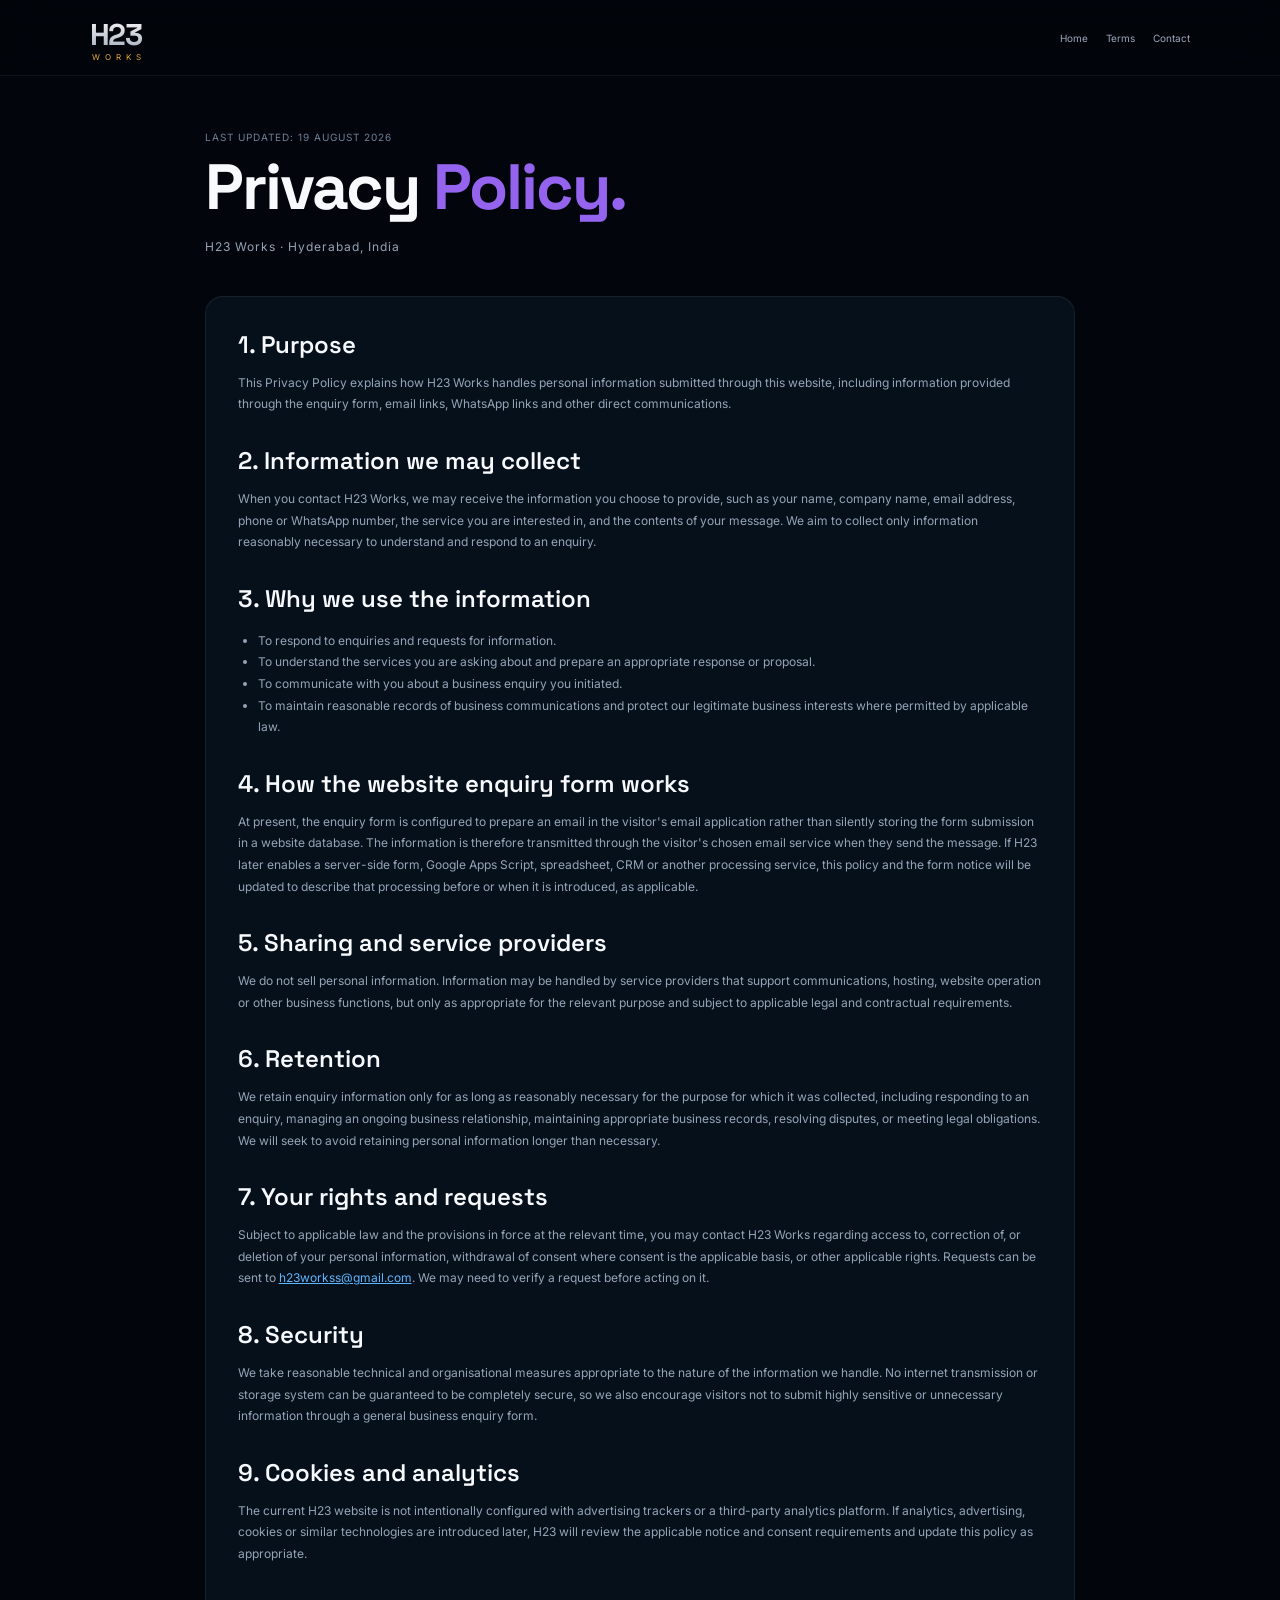
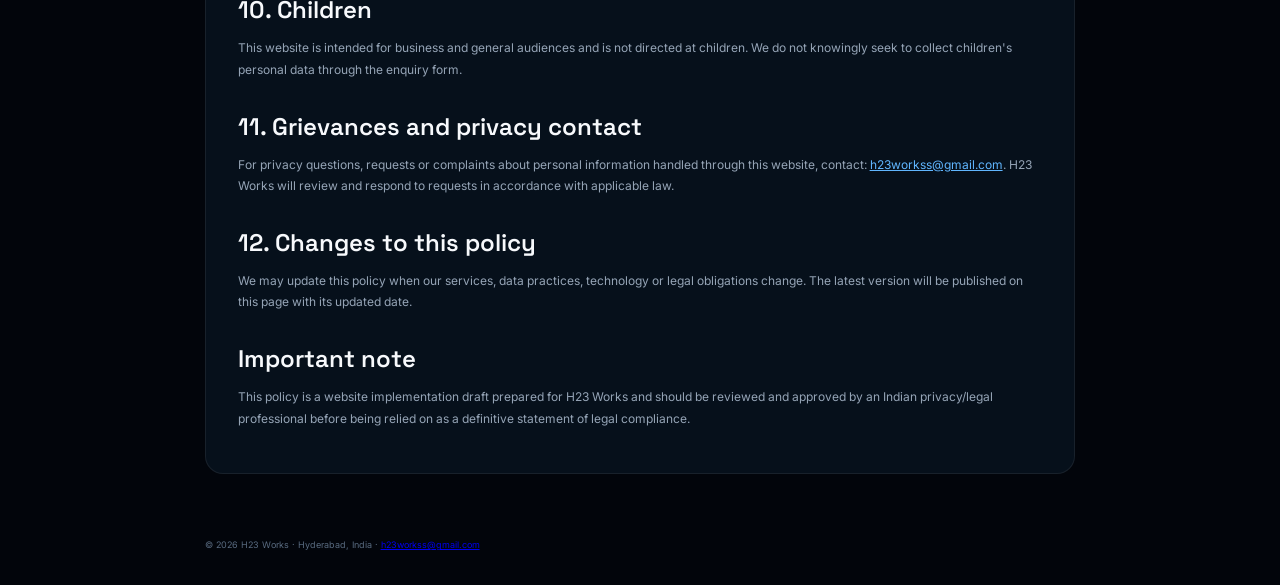
==== privacy.html @ d6c57145 "Add H23 V4 CMS and privacy pages" ====
<!doctype html><html lang="en"><head><meta charset="utf-8"><meta name="viewport" content="width=device-width,initial-scale=1"><meta name="description" content="H23 Works Privacy Policy — how H23 Works handles personal information submitted through its website."><title>Privacy Policy | H23 Works</title><link rel="preconnect" href="https://fonts.googleapis.com"><link rel="preconnect" href="https://fonts.gstatic.com" crossorigin><link href="https://fonts.googleapis.com/css2?family=Inter:wght@400;500;600;700;800&family=Space+Grotesk:wght@500;600;700&display=swap" rel="stylesheet"><style>*{box-sizing:border-box}html{scroll-behavior:smooth}body{margin:0;background:#02050b;color:#f7f9fc;font-family:Inter,Arial,sans-serif}.legalNav{position:fixed;top:0;left:0;right:0;height:76px;z-index:70;padding:0 7%;background:#02050bcc;border-bottom:1px solid #ffffff10;backdrop-filter:blur(18px);display:flex;align-items:center;justify-content:space-between}.logo{display:grid;line-height:.8;text-decoration:none;color:#fff}.logo strong{font:800 30px "Space Grotesk";letter-spacing:-1.5px;background:linear-gradient(#fff,#9da8b7);-webkit-background-clip:text;color:transparent}.logo span{font-size:8px;letter-spacing:5px;color:#e6a637;margin-left:2px}.links{display:flex;gap:18px;font-size:10px}.links a{color:#9aa9bb;text-decoration:none}.links a:hover{color:#fff}.legalPage{min-height:100vh;padding:125px 7% 65px;max-width:1050px;margin:auto}.legalPage h1{font:700 clamp(42px,5vw,68px)/1.02 "Space Grotesk";letter-spacing:-2px;margin:10px 0 16px}.legalPage h1 em{font-style:normal;color:#9564ee}.updated{font-size:10px;color:#708197;letter-spacing:1px}.legalCard{margin-top:38px;border:1px solid #ffffff12;border-radius:18px;background:#06101b;padding:32px}.legalPage h2{font:600 24px "Space Grotesk";margin:30px 0 10px}.legalPage h2:first-child{margin-top:0}.legalPage p,.legalPage li{font-size:12px;line-height:1.8;color:#95a4b6}.legalPage ul{padding-left:20px}.legalPage a{color:#60b6ff}.legalFoot{max-width:1050px;margin:auto;padding:0 7% 35px;color:#596b80;font-size:9px}@media(max-width:700px){.links{gap:9px}.legalNav{padding:0 5%}.legalPage{padding-left:5%;padding-right:5%}.legalCard{padding:24px}}</style></head><body><nav class="legalNav"><a class="logo" href="index.html"><strong>H23</strong><span>WORKS</span></a><div class="links"><a href="index.html">Home</a><a href="terms.html">Terms</a><a href="index.html#contact">Contact</a></div></nav><main class="legalPage"><small class="updated">LAST UPDATED: 19 AUGUST 2026</small><h1>Privacy <em>Policy.</em></h1><p class="updated">H23 Works · Hyderabad, India</p><div class="legalCard"><h2>1. Purpose</h2><p>This Privacy Policy explains how H23 Works handles personal information submitted through this website, including information provided through the enquiry form, email links, WhatsApp links and other direct communications.</p><h2>2. Information we may collect</h2><p>When you contact H23 Works, we may receive the information you choose to provide, such as your name, company name, email address, phone or WhatsApp number, the service you are interested in, and the contents of your message. We aim to collect only information reasonably necessary to understand and respond to an enquiry.</p><h2>3. Why we use the information</h2><ul><li>To respond to enquiries and requests for information.</li><li>To understand the services you are asking about and prepare an appropriate response or proposal.</li><li>To communicate with you about a business enquiry you initiated.</li><li>To maintain reasonable records of business communications and protect our legitimate business interests where permitted by applicable law.</li></ul><h2>4. How the website enquiry form works</h2><p>At present, the enquiry form is configured to prepare an email in the visitor's email application rather than silently storing the form submission in a website database. The information is therefore transmitted through the visitor's chosen email service when they send the message. If H23 later enables a server-side form, Google Apps Script, spreadsheet, CRM or another processing service, this policy and the form notice will be updated to describe that processing before or when it is introduced, as applicable.</p><h2>5. Sharing and service providers</h2><p>We do not sell personal information. Information may be handled by service providers that support communications, hosting, website operation or other business functions, but only as appropriate for the relevant purpose and subject to applicable legal and contractual requirements.</p><h2>6. Retention</h2><p>We retain enquiry information only for as long as reasonably necessary for the purpose for which it was collected, including responding to an enquiry, managing an ongoing business relationship, maintaining appropriate business records, resolving disputes, or meeting legal obligations. We will seek to avoid retaining personal information longer than necessary.</p><h2>7. Your rights and requests</h2><p>Subject to applicable law and the provisions in force at the relevant time, you may contact H23 Works regarding access to, correction of, or deletion of your personal information, withdrawal of consent where consent is the applicable basis, or other applicable rights. Requests can be sent to <a href="mailto:h23workss@gmail.com">h23workss@gmail.com</a>. We may need to verify a request before acting on it.</p><h2>8. Security</h2><p>We take reasonable technical and organisational measures appropriate to the nature of the information we handle. No internet transmission or storage system can be guaranteed to be completely secure, so we also encourage visitors not to submit highly sensitive or unnecessary information through a general business enquiry form.</p><h2>9. Cookies and analytics</h2><p>The current H23 website is not intentionally configured with advertising trackers or a third-party analytics platform. If analytics, advertising, cookies or similar technologies are introduced later, H23 will review the applicable notice and consent requirements and update this policy as appropriate.</p><h2>10. Children</h2><p>This website is intended for business and general audiences and is not directed at children. We do not knowingly seek to collect children's personal data through the enquiry form.</p><h2>11. Grievances and privacy contact</h2><p>For privacy questions, requests or complaints about personal information handled through this website, contact: <a href="mailto:h23workss@gmail.com">h23workss@gmail.com</a>. H23 Works will review and respond to requests in accordance with applicable law.</p><h2>12. Changes to this policy</h2><p>We may update this policy when our services, data practices, technology or legal obligations change. The latest version will be published on this page with its updated date.</p><h2>Important note</h2><p>This policy is a website implementation draft prepared for H23 Works and should be reviewed and approved by an Indian privacy/legal professional before being relied on as a definitive statement of legal compliance.</p></div></main><div class="legalFoot">© 2026 H23 Works · Hyderabad, India · <a href="mailto:h23workss@gmail.com">h23workss@gmail.com</a></div></body></html>
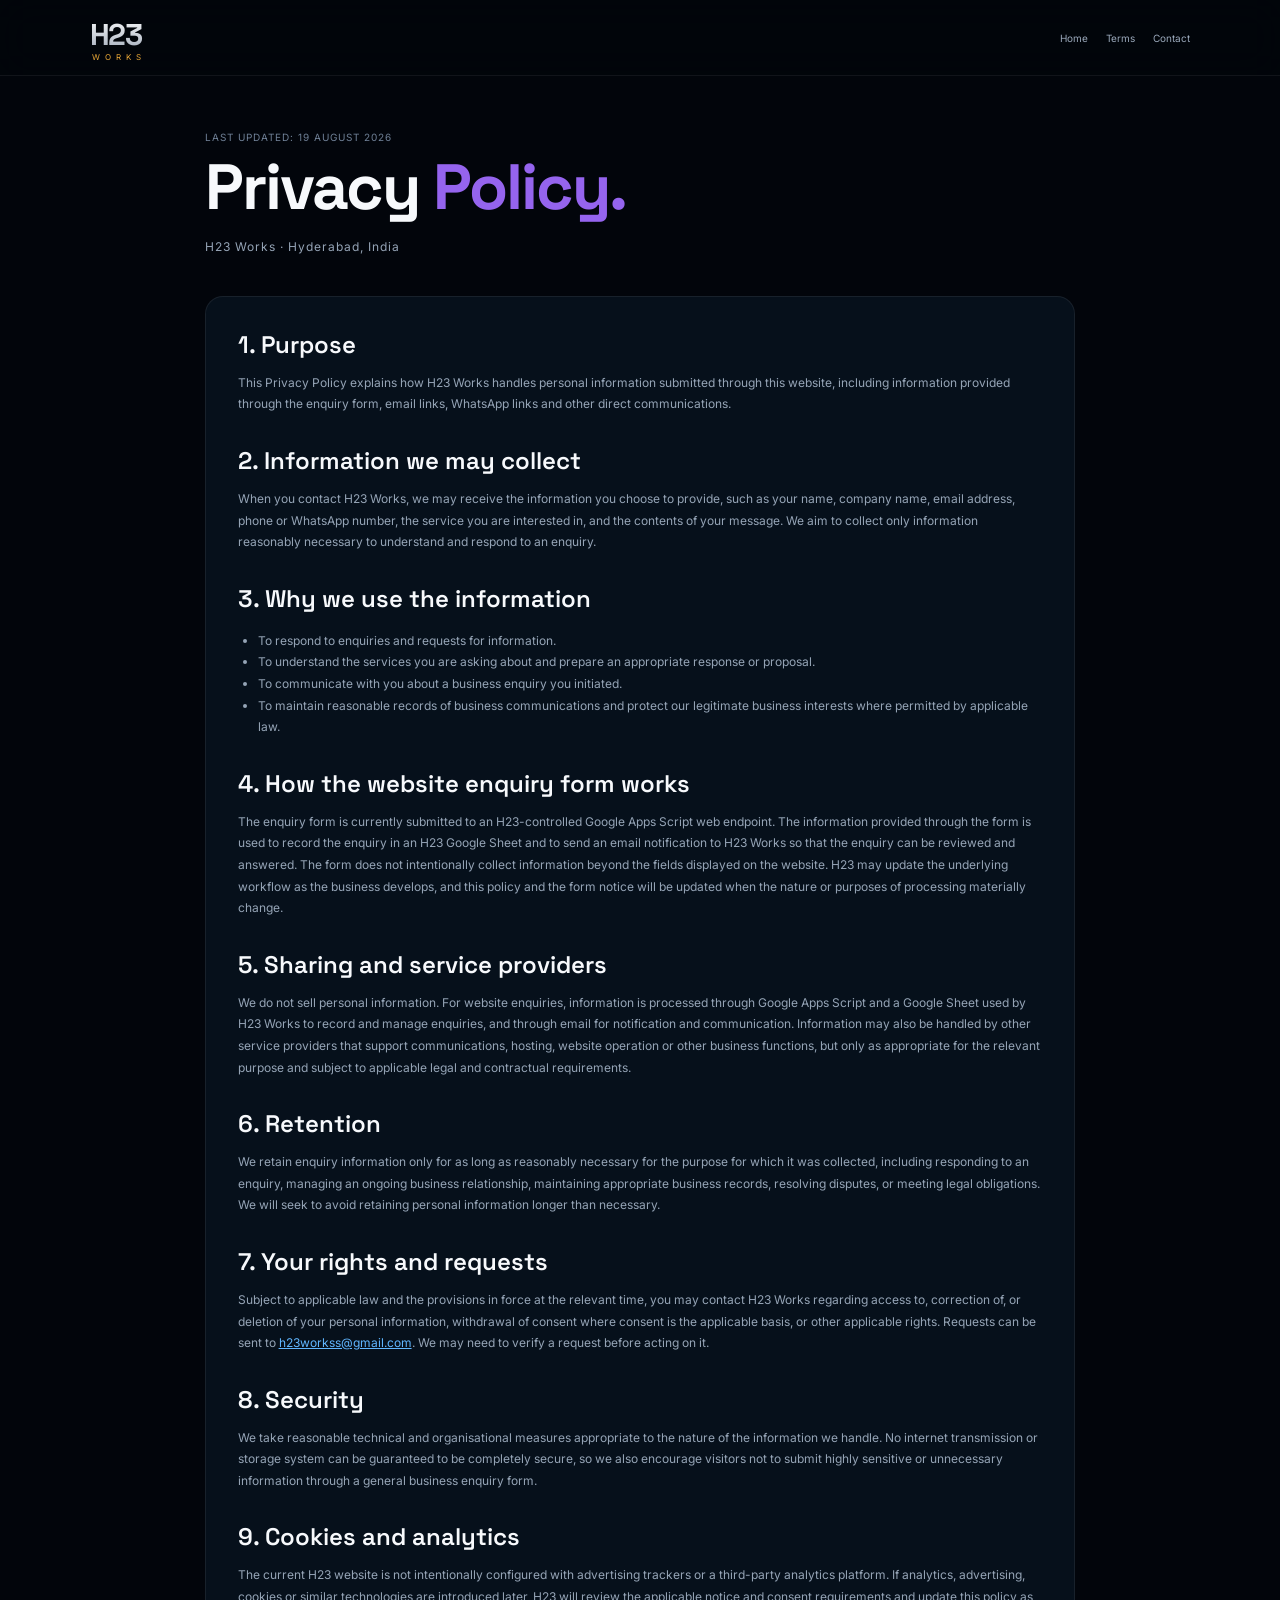
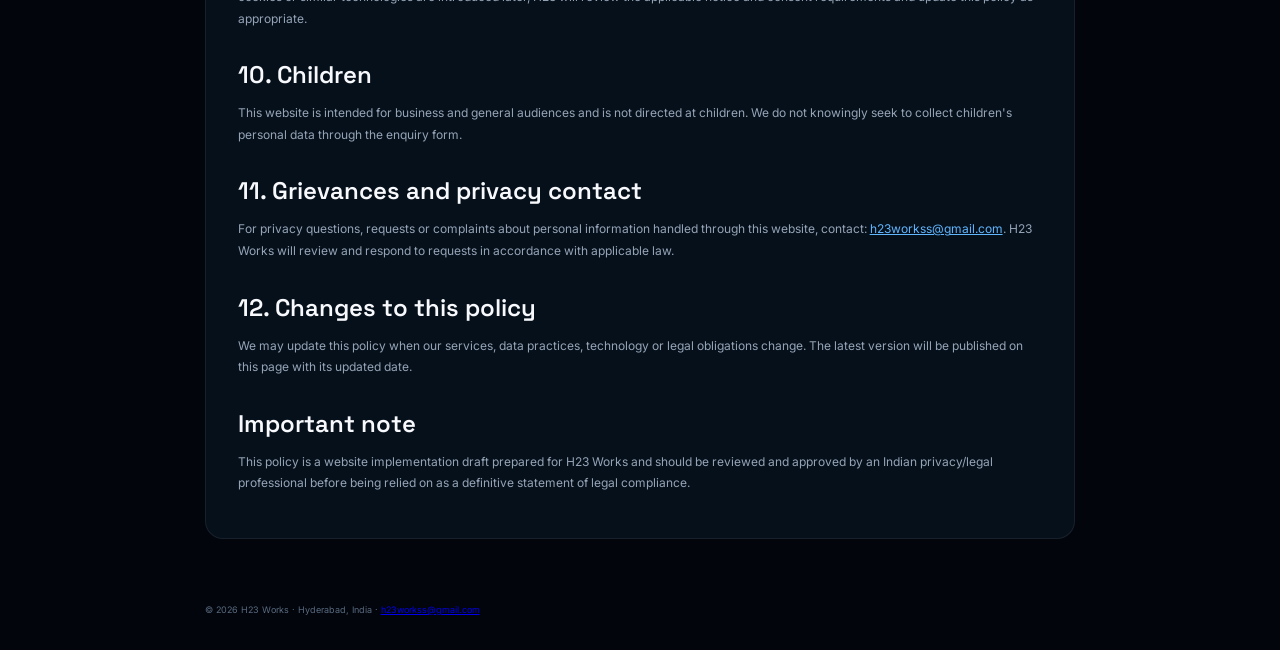
==== commit 4285c03e: "Connect H23 enquiry form to Apps Script" ====
--- a/privacy.html
+++ b/privacy.html
@@ -1 +1 @@
-<!doctype html><html lang="en"><head><meta charset="utf-8"><meta name="viewport" content="width=device-width,initial-scale=1"><meta name="description" content="H23 Works Privacy Policy — how H23 Works handles personal information submitted through its website."><title>Privacy Policy | H23 Works</title><link rel="preconnect" href="https://fonts.googleapis.com"><link rel="preconnect" href="https://fonts.gstatic.com" crossorigin><link href="https://fonts.googleapis.com/css2?family=Inter:wght@400;500;600;700;800&family=Space+Grotesk:wght@500;600;700&display=swap" rel="stylesheet"><style>*{box-sizing:border-box}html{scroll-behavior:smooth}body{margin:0;background:#02050b;color:#f7f9fc;font-family:Inter,Arial,sans-serif}.legalNav{position:fixed;top:0;left:0;right:0;height:76px;z-index:70;padding:0 7%;background:#02050bcc;border-bottom:1px solid #ffffff10;backdrop-filter:blur(18px);display:flex;align-items:center;justify-content:space-between}.logo{display:grid;line-height:.8;text-decoration:none;color:#fff}.logo strong{font:800 30px "Space Grotesk";letter-spacing:-1.5px;background:linear-gradient(#fff,#9da8b7);-webkit-background-clip:text;color:transparent}.logo span{font-size:8px;letter-spacing:5px;color:#e6a637;margin-left:2px}.links{display:flex;gap:18px;font-size:10px}.links a{color:#9aa9bb;text-decoration:none}.links a:hover{color:#fff}.legalPage{min-height:100vh;padding:125px 7% 65px;max-width:1050px;margin:auto}.legalPage h1{font:700 clamp(42px,5vw,68px)/1.02 "Space Grotesk";letter-spacing:-2px;margin:10px 0 16px}.legalPage h1 em{font-style:normal;color:#9564ee}.updated{font-size:10px;color:#708197;letter-spacing:1px}.legalCard{margin-top:38px;border:1px solid #ffffff12;border-radius:18px;background:#06101b;padding:32px}.legalPage h2{font:600 24px "Space Grotesk";margin:30px 0 10px}.legalPage h2:first-child{margin-top:0}.legalPage p,.legalPage li{font-size:12px;line-height:1.8;color:#95a4b6}.legalPage ul{padding-left:20px}.legalPage a{color:#60b6ff}.legalFoot{max-width:1050px;margin:auto;padding:0 7% 35px;color:#596b80;font-size:9px}@media(max-width:700px){.links{gap:9px}.legalNav{padding:0 5%}.legalPage{padding-left:5%;padding-right:5%}.legalCard{padding:24px}}</style></head><body><nav class="legalNav"><a class="logo" href="index.html"><strong>H23</strong><span>WORKS</span></a><div class="links"><a href="index.html">Home</a><a href="terms.html">Terms</a><a href="index.html#contact">Contact</a></div></nav><main class="legalPage"><small class="updated">LAST UPDATED: 19 AUGUST 2026</small><h1>Privacy <em>Policy.</em></h1><p class="updated">H23 Works · Hyderabad, India</p><div class="legalCard"><h2>1. Purpose</h2><p>This Privacy Policy explains how H23 Works handles personal information submitted through this website, including information provided through the enquiry form, email links, WhatsApp links and other direct communications.</p><h2>2. Information we may collect</h2><p>When you contact H23 Works, we may receive the information you choose to provide, such as your name, company name, email address, phone or WhatsApp number, the service you are interested in, and the contents of your message. We aim to collect only information reasonably necessary to understand and respond to an enquiry.</p><h2>3. Why we use the information</h2><ul><li>To respond to enquiries and requests for information.</li><li>To understand the services you are asking about and prepare an appropriate response or proposal.</li><li>To communicate with you about a business enquiry you initiated.</li><li>To maintain reasonable records of business communications and protect our legitimate business interests where permitted by applicable law.</li></ul><h2>4. How the website enquiry form works</h2><p>At present, the enquiry form is configured to prepare an email in the visitor's email application rather than silently storing the form submission in a website database. The information is therefore transmitted through the visitor's chosen email service when they send the message. If H23 later enables a server-side form, Google Apps Script, spreadsheet, CRM or another processing service, this policy and the form notice will be updated to describe that processing before or when it is introduced, as applicable.</p><h2>5. Sharing and service providers</h2><p>We do not sell personal information. Information may be handled by service providers that support communications, hosting, website operation or other business functions, but only as appropriate for the relevant purpose and subject to applicable legal and contractual requirements.</p><h2>6. Retention</h2><p>We retain enquiry information only for as long as reasonably necessary for the purpose for which it was collected, including responding to an enquiry, managing an ongoing business relationship, maintaining appropriate business records, resolving disputes, or meeting legal obligations. We will seek to avoid retaining personal information longer than necessary.</p><h2>7. Your rights and requests</h2><p>Subject to applicable law and the provisions in force at the relevant time, you may contact H23 Works regarding access to, correction of, or deletion of your personal information, withdrawal of consent where consent is the applicable basis, or other applicable rights. Requests can be sent to <a href="mailto:h23workss@gmail.com">h23workss@gmail.com</a>. We may need to verify a request before acting on it.</p><h2>8. Security</h2><p>We take reasonable technical and organisational measures appropriate to the nature of the information we handle. No internet transmission or storage system can be guaranteed to be completely secure, so we also encourage visitors not to submit highly sensitive or unnecessary information through a general business enquiry form.</p><h2>9. Cookies and analytics</h2><p>The current H23 website is not intentionally configured with advertising trackers or a third-party analytics platform. If analytics, advertising, cookies or similar technologies are introduced later, H23 will review the applicable notice and consent requirements and update this policy as appropriate.</p><h2>10. Children</h2><p>This website is intended for business and general audiences and is not directed at children. We do not knowingly seek to collect children's personal data through the enquiry form.</p><h2>11. Grievances and privacy contact</h2><p>For privacy questions, requests or complaints about personal information handled through this website, contact: <a href="mailto:h23workss@gmail.com">h23workss@gmail.com</a>. H23 Works will review and respond to requests in accordance with applicable law.</p><h2>12. Changes to this policy</h2><p>We may update this policy when our services, data practices, technology or legal obligations change. The latest version will be published on this page with its updated date.</p><h2>Important note</h2><p>This policy is a website implementation draft prepared for H23 Works and should be reviewed and approved by an Indian privacy/legal professional before being relied on as a definitive statement of legal compliance.</p></div></main><div class="legalFoot">© 2026 H23 Works · Hyderabad, India · <a href="mailto:h23workss@gmail.com">h23workss@gmail.com</a></div></body></html>+<!doctype html><html lang="en"><head><meta charset="utf-8"><meta name="viewport" content="width=device-width,initial-scale=1"><meta name="description" content="H23 Works Privacy Policy — how H23 Works handles personal information submitted through its website."><title>Privacy Policy | H23 Works</title><link rel="preconnect" href="https://fonts.googleapis.com"><link rel="preconnect" href="https://fonts.gstatic.com" crossorigin><link href="https://fonts.googleapis.com/css2?family=Inter:wght@400;500;600;700;800&family=Space+Grotesk:wght@500;600;700&display=swap" rel="stylesheet"><style>*{box-sizing:border-box}html{scroll-behavior:smooth}body{margin:0;background:#02050b;color:#f7f9fc;font-family:Inter,Arial,sans-serif}.legalNav{position:fixed;top:0;left:0;right:0;height:76px;z-index:70;padding:0 7%;background:#02050bcc;border-bottom:1px solid #ffffff10;backdrop-filter:blur(18px);display:flex;align-items:center;justify-content:space-between}.logo{display:grid;line-height:.8;text-decoration:none;color:#fff}.logo strong{font:800 30px "Space Grotesk";letter-spacing:-1.5px;background:linear-gradient(#fff,#9da8b7);-webkit-background-clip:text;color:transparent}.logo span{font-size:8px;letter-spacing:5px;color:#e6a637;margin-left:2px}.links{display:flex;gap:18px;font-size:10px}.links a{color:#9aa9bb;text-decoration:none}.links a:hover{color:#fff}.legalPage{min-height:100vh;padding:125px 7% 65px;max-width:1050px;margin:auto}.legalPage h1{font:700 clamp(42px,5vw,68px)/1.02 "Space Grotesk";letter-spacing:-2px;margin:10px 0 16px}.legalPage h1 em{font-style:normal;color:#9564ee}.updated{font-size:10px;color:#708197;letter-spacing:1px}.legalCard{margin-top:38px;border:1px solid #ffffff12;border-radius:18px;background:#06101b;padding:32px}.legalPage h2{font:600 24px "Space Grotesk";margin:30px 0 10px}.legalPage h2:first-child{margin-top:0}.legalPage p,.legalPage li{font-size:12px;line-height:1.8;color:#95a4b6}.legalPage ul{padding-left:20px}.legalPage a{color:#60b6ff}.legalFoot{max-width:1050px;margin:auto;padding:0 7% 35px;color:#596b80;font-size:9px}@media(max-width:700px){.links{gap:9px}.legalNav{padding:0 5%}.legalPage{padding-left:5%;padding-right:5%}.legalCard{padding:24px}}</style></head><body><nav class="legalNav"><a class="logo" href="index.html"><strong>H23</strong><span>WORKS</span></a><div class="links"><a href="index.html">Home</a><a href="terms.html">Terms</a><a href="index.html#contact">Contact</a></div></nav><main class="legalPage"><small class="updated">LAST UPDATED: 19 AUGUST 2026</small><h1>Privacy <em>Policy.</em></h1><p class="updated">H23 Works · Hyderabad, India</p><div class="legalCard"><h2>1. Purpose</h2><p>This Privacy Policy explains how H23 Works handles personal information submitted through this website, including information provided through the enquiry form, email links, WhatsApp links and other direct communications.</p><h2>2. Information we may collect</h2><p>When you contact H23 Works, we may receive the information you choose to provide, such as your name, company name, email address, phone or WhatsApp number, the service you are interested in, and the contents of your message. We aim to collect only information reasonably necessary to understand and respond to an enquiry.</p><h2>3. Why we use the information</h2><ul><li>To respond to enquiries and requests for information.</li><li>To understand the services you are asking about and prepare an appropriate response or proposal.</li><li>To communicate with you about a business enquiry you initiated.</li><li>To maintain reasonable records of business communications and protect our legitimate business interests where permitted by applicable law.</li></ul><h2>4. How the website enquiry form works</h2><p>The enquiry form is currently submitted to an H23-controlled Google Apps Script web endpoint. The information provided through the form is used to record the enquiry in an H23 Google Sheet and to send an email notification to H23 Works so that the enquiry can be reviewed and answered. The form does not intentionally collect information beyond the fields displayed on the website. H23 may update the underlying workflow as the business develops, and this policy and the form notice will be updated when the nature or purposes of processing materially change.</p><h2>5. Sharing and service providers</h2><p>We do not sell personal information. For website enquiries, information is processed through Google Apps Script and a Google Sheet used by H23 Works to record and manage enquiries, and through email for notification and communication. Information may also be handled by other service providers that support communications, hosting, website operation or other business functions, but only as appropriate for the relevant purpose and subject to applicable legal and contractual requirements.</p><h2>6. Retention</h2><p>We retain enquiry information only for as long as reasonably necessary for the purpose for which it was collected, including responding to an enquiry, managing an ongoing business relationship, maintaining appropriate business records, resolving disputes, or meeting legal obligations. We will seek to avoid retaining personal information longer than necessary.</p><h2>7. Your rights and requests</h2><p>Subject to applicable law and the provisions in force at the relevant time, you may contact H23 Works regarding access to, correction of, or deletion of your personal information, withdrawal of consent where consent is the applicable basis, or other applicable rights. Requests can be sent to <a href="mailto:h23workss@gmail.com">h23workss@gmail.com</a>. We may need to verify a request before acting on it.</p><h2>8. Security</h2><p>We take reasonable technical and organisational measures appropriate to the nature of the information we handle. No internet transmission or storage system can be guaranteed to be completely secure, so we also encourage visitors not to submit highly sensitive or unnecessary information through a general business enquiry form.</p><h2>9. Cookies and analytics</h2><p>The current H23 website is not intentionally configured with advertising trackers or a third-party analytics platform. If analytics, advertising, cookies or similar technologies are introduced later, H23 will review the applicable notice and consent requirements and update this policy as appropriate.</p><h2>10. Children</h2><p>This website is intended for business and general audiences and is not directed at children. We do not knowingly seek to collect children's personal data through the enquiry form.</p><h2>11. Grievances and privacy contact</h2><p>For privacy questions, requests or complaints about personal information handled through this website, contact: <a href="mailto:h23workss@gmail.com">h23workss@gmail.com</a>. H23 Works will review and respond to requests in accordance with applicable law.</p><h2>12. Changes to this policy</h2><p>We may update this policy when our services, data practices, technology or legal obligations change. The latest version will be published on this page with its updated date.</p><h2>Important note</h2><p>This policy is a website implementation draft prepared for H23 Works and should be reviewed and approved by an Indian privacy/legal professional before being relied on as a definitive statement of legal compliance.</p></div></main><div class="legalFoot">© 2026 H23 Works · Hyderabad, India · <a href="mailto:h23workss@gmail.com">h23workss@gmail.com</a></div></body></html>
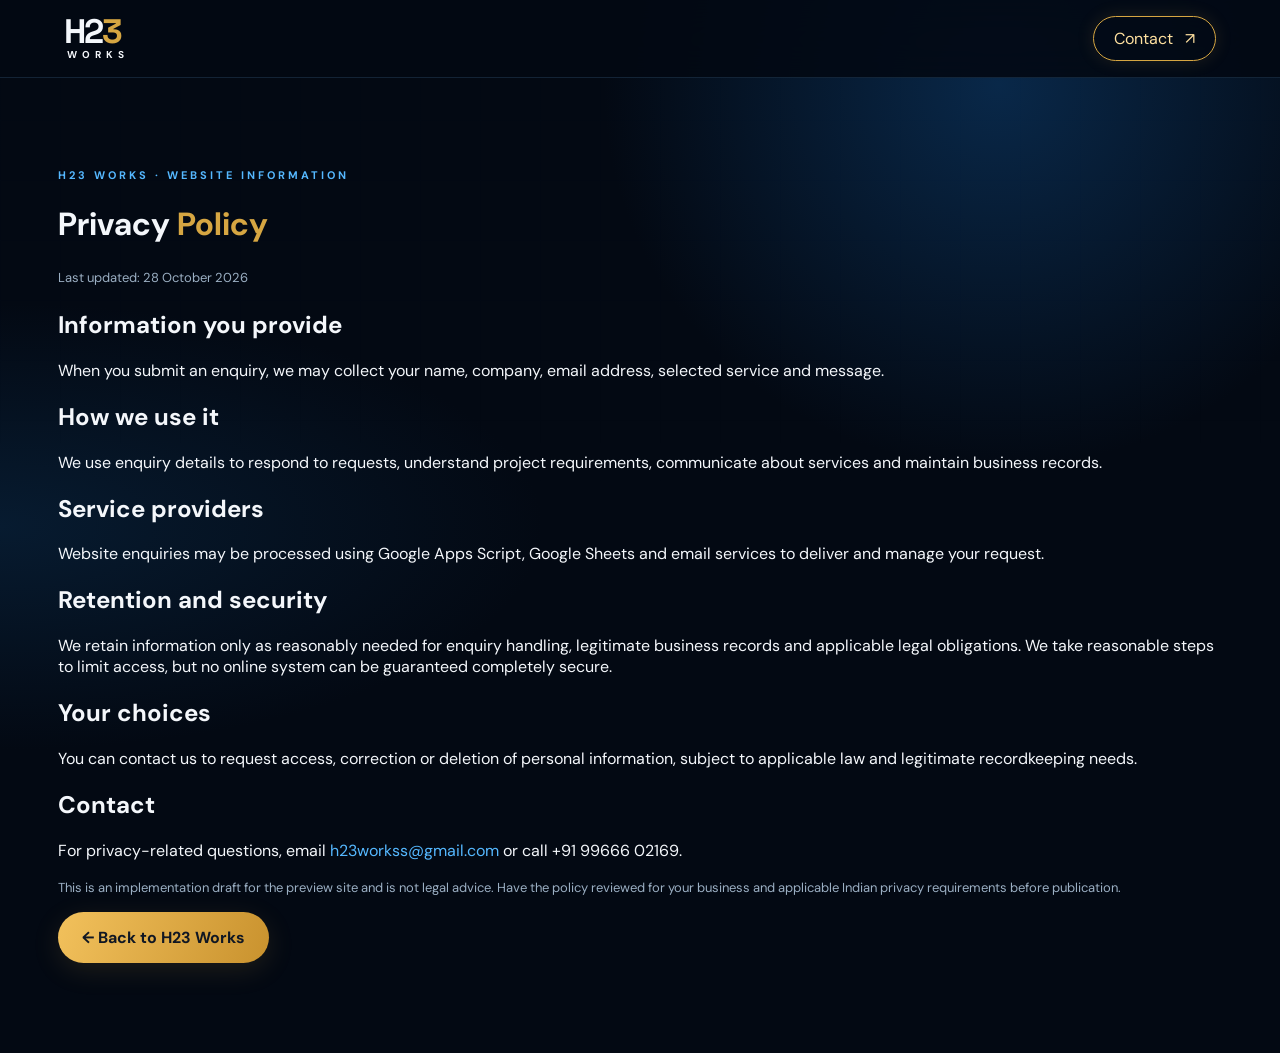
==== commit 95cc7f82: "Update H23 Works website to V7.9 design" ====
--- a/privacy.html
+++ b/privacy.html
@@ -1 +1 @@
-<!doctype html><html lang="en"><head><meta charset="utf-8"><meta name="viewport" content="width=device-width,initial-scale=1"><meta name="description" content="H23 Works Privacy Policy — how H23 Works handles personal information submitted through its website."><title>Privacy Policy | H23 Works</title><link rel="preconnect" href="https://fonts.googleapis.com"><link rel="preconnect" href="https://fonts.gstatic.com" crossorigin><link href="https://fonts.googleapis.com/css2?family=Inter:wght@400;500;600;700;800&family=Space+Grotesk:wght@500;600;700&display=swap" rel="stylesheet"><style>*{box-sizing:border-box}html{scroll-behavior:smooth}body{margin:0;background:#02050b;color:#f7f9fc;font-family:Inter,Arial,sans-serif}.legalNav{position:fixed;top:0;left:0;right:0;height:76px;z-index:70;padding:0 7%;background:#02050bcc;border-bottom:1px solid #ffffff10;backdrop-filter:blur(18px);display:flex;align-items:center;justify-content:space-between}.logo{display:grid;line-height:.8;text-decoration:none;color:#fff}.logo strong{font:800 30px "Space Grotesk";letter-spacing:-1.5px;background:linear-gradient(#fff,#9da8b7);-webkit-background-clip:text;color:transparent}.logo span{font-size:8px;letter-spacing:5px;color:#e6a637;margin-left:2px}.links{display:flex;gap:18px;font-size:10px}.links a{color:#9aa9bb;text-decoration:none}.links a:hover{color:#fff}.legalPage{min-height:100vh;padding:125px 7% 65px;max-width:1050px;margin:auto}.legalPage h1{font:700 clamp(42px,5vw,68px)/1.02 "Space Grotesk";letter-spacing:-2px;margin:10px 0 16px}.legalPage h1 em{font-style:normal;color:#9564ee}.updated{font-size:10px;color:#708197;letter-spacing:1px}.legalCard{margin-top:38px;border:1px solid #ffffff12;border-radius:18px;background:#06101b;padding:32px}.legalPage h2{font:600 24px "Space Grotesk";margin:30px 0 10px}.legalPage h2:first-child{margin-top:0}.legalPage p,.legalPage li{font-size:12px;line-height:1.8;color:#95a4b6}.legalPage ul{padding-left:20px}.legalPage a{color:#60b6ff}.legalFoot{max-width:1050px;margin:auto;padding:0 7% 35px;color:#596b80;font-size:9px}@media(max-width:700px){.links{gap:9px}.legalNav{padding:0 5%}.legalPage{padding-left:5%;padding-right:5%}.legalCard{padding:24px}}</style></head><body><nav class="legalNav"><a class="logo" href="index.html"><strong>H23</strong><span>WORKS</span></a><div class="links"><a href="index.html">Home</a><a href="terms.html">Terms</a><a href="index.html#contact">Contact</a></div></nav><main class="legalPage"><small class="updated">LAST UPDATED: 19 AUGUST 2026</small><h1>Privacy <em>Policy.</em></h1><p class="updated">H23 Works · Hyderabad, India</p><div class="legalCard"><h2>1. Purpose</h2><p>This Privacy Policy explains how H23 Works handles personal information submitted through this website, including information provided through the enquiry form, email links, WhatsApp links and other direct communications.</p><h2>2. Information we may collect</h2><p>When you contact H23 Works, we may receive the information you choose to provide, such as your name, company name, email address, phone or WhatsApp number, the service you are interested in, and the contents of your message. We aim to collect only information reasonably necessary to understand and respond to an enquiry.</p><h2>3. Why we use the information</h2><ul><li>To respond to enquiries and requests for information.</li><li>To understand the services you are asking about and prepare an appropriate response or proposal.</li><li>To communicate with you about a business enquiry you initiated.</li><li>To maintain reasonable records of business communications and protect our legitimate business interests where permitted by applicable law.</li></ul><h2>4. How the website enquiry form works</h2><p>The enquiry form is currently submitted to an H23-controlled Google Apps Script web endpoint. The information provided through the form is used to record the enquiry in an H23 Google Sheet and to send an email notification to H23 Works so that the enquiry can be reviewed and answered. The form does not intentionally collect information beyond the fields displayed on the website. H23 may update the underlying workflow as the business develops, and this policy and the form notice will be updated when the nature or purposes of processing materially change.</p><h2>5. Sharing and service providers</h2><p>We do not sell personal information. For website enquiries, information is processed through Google Apps Script and a Google Sheet used by H23 Works to record and manage enquiries, and through email for notification and communication. Information may also be handled by other service providers that support communications, hosting, website operation or other business functions, but only as appropriate for the relevant purpose and subject to applicable legal and contractual requirements.</p><h2>6. Retention</h2><p>We retain enquiry information only for as long as reasonably necessary for the purpose for which it was collected, including responding to an enquiry, managing an ongoing business relationship, maintaining appropriate business records, resolving disputes, or meeting legal obligations. We will seek to avoid retaining personal information longer than necessary.</p><h2>7. Your rights and requests</h2><p>Subject to applicable law and the provisions in force at the relevant time, you may contact H23 Works regarding access to, correction of, or deletion of your personal information, withdrawal of consent where consent is the applicable basis, or other applicable rights. Requests can be sent to <a href="mailto:h23workss@gmail.com">h23workss@gmail.com</a>. We may need to verify a request before acting on it.</p><h2>8. Security</h2><p>We take reasonable technical and organisational measures appropriate to the nature of the information we handle. No internet transmission or storage system can be guaranteed to be completely secure, so we also encourage visitors not to submit highly sensitive or unnecessary information through a general business enquiry form.</p><h2>9. Cookies and analytics</h2><p>The current H23 website is not intentionally configured with advertising trackers or a third-party analytics platform. If analytics, advertising, cookies or similar technologies are introduced later, H23 will review the applicable notice and consent requirements and update this policy as appropriate.</p><h2>10. Children</h2><p>This website is intended for business and general audiences and is not directed at children. We do not knowingly seek to collect children's personal data through the enquiry form.</p><h2>11. Grievances and privacy contact</h2><p>For privacy questions, requests or complaints about personal information handled through this website, contact: <a href="mailto:h23workss@gmail.com">h23workss@gmail.com</a>. H23 Works will review and respond to requests in accordance with applicable law.</p><h2>12. Changes to this policy</h2><p>We may update this policy when our services, data practices, technology or legal obligations change. The latest version will be published on this page with its updated date.</p><h2>Important note</h2><p>This policy is a website implementation draft prepared for H23 Works and should be reviewed and approved by an Indian privacy/legal professional before being relied on as a definitive statement of legal compliance.</p></div></main><div class="legalFoot">© 2026 H23 Works · Hyderabad, India · <a href="mailto:h23workss@gmail.com">h23workss@gmail.com</a></div></body></html>+<!doctype html><html lang="en"><head><meta charset="utf-8"><meta name="viewport" content="width=device-width,initial-scale=1"><title>Privacy Policy | H23 Works</title><link rel="stylesheet" href="styles.css"></head><body><header class="topbar"><a class="brand hover-target" href="index.html"><span class="brand-main">H2<span>3</span></span><span class="brand-sub">WORKS</span></a><a class="nav-contact hover-target" href="index.html#contact">Contact <span>↗</span></a></header><main class="section legal"><p class="eyebrow">H23 WORKS · WEBSITE INFORMATION</p><h1>Privacy <span style="color:var(--gold)">Policy</span></h1><p class="muted">Last updated: 28 October 2026</p><h2>Information you provide</h2><p>When you submit an enquiry, we may collect your name, company, email address, selected service and message.</p><h2>How we use it</h2><p>We use enquiry details to respond to requests, understand project requirements, communicate about services and maintain business records.</p><h2>Service providers</h2><p>Website enquiries may be processed using Google Apps Script, Google Sheets and email services to deliver and manage your request.</p><h2>Retention and security</h2><p>We retain information only as reasonably needed for enquiry handling, legitimate business records and applicable legal obligations. We take reasonable steps to limit access, but no online system can be guaranteed completely secure.</p><h2>Your choices</h2><p>You can contact us to request access, correction or deletion of personal information, subject to applicable law and legitimate recordkeeping needs.</p><h2>Contact</h2><p>For privacy-related questions, email <a class="hover-target" style="color:var(--blue2)" href="https://mail.google.com/mail/?view=cm&fs=1&to=h23workss%40gmail.com" target="_blank" rel="noreferrer">h23workss@gmail.com</a> or call +91 99666 02169.</p><p class="muted">This is an implementation draft for the preview site and is not legal advice. Have the policy reviewed for your business and applicable Indian privacy requirements before publication.</p><a class="btn btn-gold hover-target" href="index.html">← Back to H23 Works</a></main><script src="script.js"></script></body></html>
--- a/styles.css
+++ b/styles.css
@@ -0,0 +1,28 @@
+@import url('https://fonts.googleapis.com/css2?family=DM+Sans:wght@400;500;600;700&family=Space+Grotesk:wght@400;500;600;700&display=swap');
+:root{--bg:#030913;--panel:#071422;--panel2:#091b2b;--blue:#1597ff;--blue2:#55b8ff;--gold:#d6a642;--white:#f4f7fb;--muted:#9bafc3;--line:rgba(91,155,206,.19);--max:1220px}
+*{box-sizing:border-box}html{scroll-behavior:smooth;scroll-padding-top:86px}body{margin:0;background:radial-gradient(ellipse at 78% 8%,#092849 0,transparent 28%),radial-gradient(ellipse at 0 50%,#071b30 0,transparent 30%),var(--bg);color:var(--white);font-family:'DM Sans',sans-serif;overflow-x:hidden}body:before{content:"";position:fixed;inset:0;pointer-events:none;opacity:.18;background-image:linear-gradient(rgba(20,130,210,.05) 1px,transparent 1px),linear-gradient(90deg,rgba(20,130,210,.05) 1px,transparent 1px);background-size:60px 60px;mask-image:linear-gradient(to bottom,#000,transparent 85%);z-index:-1}a{color:inherit;text-decoration:none}button,input,select,textarea{font:inherit}.cursor-glow{position:fixed;left:0;top:0;width:210px;height:210px;border-radius:50%;pointer-events:none;z-index:20;background:radial-gradient(circle,rgba(21,151,255,.12),rgba(21,151,255,.035) 38%,transparent 70%);transform:translate(-50%,-50%);opacity:0;transition:opacity .25s}.topbar{height:78px;position:sticky;top:0;z-index:30;background:rgba(3,9,19,.88);backdrop-filter:blur(18px);border-bottom:1px solid var(--line);display:flex;align-items:center;justify-content:space-between;padding:0 max(5vw,24px)}.brand{display:inline-flex;flex-direction:column;line-height:.83;min-width:110px}.brand-main{font-family:'Space Grotesk',sans-serif;font-size:34px;font-weight:700;letter-spacing:-2px}.brand-main span{color:var(--gold)}.brand-sub{font-size:10px;letter-spacing:5px;font-weight:700;margin-left:3px;margin-top:5px}.nav{display:flex;align-items:center;gap:clamp(16px,2.3vw,34px)}.nav-link{font-size:13px;color:#d2deea;position:relative;padding:10px 0;transition:color .2s}.nav-link:after{content:"";height:2px;position:absolute;left:0;right:100%;bottom:2px;background:var(--blue);box-shadow:0 0 12px var(--blue);transition:right .25s}.nav-link:hover,.nav-link.active{color:var(--blue2)}.nav-link:hover:after,.nav-link.active:after{right:0}.nav-contact{border:1px solid var(--gold);border-radius:30px;padding:11px 20px;color:#ffe1a0;box-shadow:0 0 18px #d6a64224;transition:.25s}.nav-contact span{margin-left:8px}.nav-contact:hover{background:var(--gold);color:#08111b;box-shadow:0 0 25px #d6a64270}.menu-toggle{display:none;background:transparent;color:white;border:1px solid var(--line);border-radius:10px;padding:8px 12px}
+.section{max-width:var(--max);margin:auto;padding:90px 28px}.hero{max-width:none;min-height:510px;position:relative;display:flex;align-items:center;overflow:hidden;padding:85px max(calc((100vw - var(--max))/2 + 28px),7vw) 70px;border-bottom:1px solid var(--line);background:linear-gradient(90deg,rgba(3,9,19,.98) 0%,rgba(3,9,19,.87) 44%,rgba(3,9,19,.16) 100%),radial-gradient(circle at 75% 40%,#07518c 0,transparent 32%)}.hero-copy{position:relative;z-index:2;max-width:740px}.eyebrow{font-size:11px;letter-spacing:3px;font-weight:700;color:var(--blue2);margin:0 0 18px}.hero h1{font-family:'Space Grotesk',sans-serif;font-size:clamp(38px,5.2vw,74px);letter-spacing:-3px;line-height:1.03;margin:0 0 20px;font-weight:700}.hero h1 i{color:var(--blue);font-style:normal}.hero h1 span,.section-heading h2 span,.work h2 span,.about h2 span,.contact h2 span{color:var(--gold)}.hero-desc{font-size:18px;line-height:1.65;color:#d2deea}.hero-actions{display:flex;align-items:center;gap:30px;margin-top:30px}.btn{border:0;display:inline-flex;align-items:center;gap:24px;padding:15px 24px;border-radius:30px;font-weight:700;cursor:pointer;transition:transform .25s,box-shadow .25s,background .25s}.btn span{font-size:20px}.btn-gold{background:linear-gradient(110deg,#f2c15c,#c9922e);color:#101723;box-shadow:0 7px 28px #d6a64222}.btn-gold:hover{transform:translateY(-3px);box-shadow:0 0 28px #d6a64280}.text-link{display:inline-flex;align-items:center;gap:12px;font-size:14px;font-weight:600;transition:color .2s}.text-link span{color:var(--gold);font-size:20px}.text-link:hover{color:var(--blue2)}.hero-art{position:absolute;right:5%;top:8%;width:46%;height:84%;pointer-events:none;display:grid;place-items:center;opacity:.95}.globe{width:min(30vw,360px);aspect-ratio:1;border-radius:50%;position:relative;background:radial-gradient(circle at 36% 31%,#2aaaff 0,#0b4d82 22%,#031629 60%,#020812 72%);box-shadow:inset -25px -10px 45px #000,0 0 80px #087bcd45;border:1px solid #1686ce;overflow:hidden}.globe:before{content:"";position:absolute;inset:0;background:repeating-linear-gradient(90deg,transparent 0 25px,#2b9ce94a 26px 27px),repeating-linear-gradient(0deg,transparent 0 25px,#2b9ce92c 26px 27px);border-radius:50%;transform:rotate(-20deg) scale(1.12)}.globe:after{content:"";position:absolute;inset:0;border-radius:50%;background:radial-gradient(ellipse at 34% 30%,#7ed4ff45,transparent 28%),linear-gradient(115deg,transparent 50%,#000a 92%)}.globe-lines{position:absolute;inset:10%;border:1px solid #5cc8ff7d;border-radius:50%;transform:rotate(25deg) scaleX(.5)}.orbit{position:absolute;border:1px solid #1597ff76;border-radius:50%;width:125%;height:38%;transform:rotate(-25deg);box-shadow:0 0 18px #1597ff1c}.orbit-two{width:112%;height:55%;transform:rotate(48deg);border-color:#d6a64260}.globe-dot{position:absolute;width:8px;height:8px;border-radius:50%;background:#ffe3a0;box-shadow:0 0 18px #ffc65b;z-index:3}.d1{top:32%;left:38%}.d2{top:51%;left:63%}.d3{top:67%;left:31%}.art-label{position:absolute;bottom:4%;right:0;color:#80cfff;letter-spacing:3px;font-size:9px}.hero-bottom{position:absolute;bottom:18px;left:max(calc((100vw - var(--max))/2 + 28px),7vw);right:max(calc((100vw - var(--max))/2 + 28px),7vw);display:flex;justify-content:space-between;font-size:9px;letter-spacing:2px;color:#63839d}
+.section-heading{text-align:center;margin-bottom:34px}.section-heading h2,.work h2,.contact h2{font-family:'Space Grotesk',sans-serif;font-size:clamp(28px,3vw,42px);margin:0;letter-spacing:-1.4px}.section-heading .eyebrow{margin-bottom:10px}.service-grid{display:grid;grid-template-columns:repeat(5,1fr);gap:14px}.service-card{min-height:185px;position:relative;padding:23px 20px;border:1px solid var(--line);border-radius:15px;background:linear-gradient(145deg,#081727b8,#050d17b8);transition:transform .25s,border-color .25s,box-shadow .25s,background .25s}.service-card:hover{transform:translateY(-6px);border-color:var(--blue);background:linear-gradient(145deg,#0a2944,#06111f);box-shadow:0 0 28px #1597ff25,inset 0 0 20px #1597ff0c}.service-icon{display:block;font-size:31px;color:var(--blue2);margin-bottom:20px;text-shadow:0 0 20px #1597ff4d}.card-arrow{position:absolute;right:17px;top:20px;color:#8dbce0;border:1px solid var(--line);width:27px;height:27px;border-radius:50%;display:grid;place-items:center}.service-card h3{font-size:15px;margin:0 0 8px}.service-card p{font-size:12px;color:#9eb0c3;line-height:1.5;margin:0}
+.work{padding-top:45px}.work-heading{display:flex;justify-content:space-between;align-items:end;gap:24px;margin-bottom:24px}.work-heading .eyebrow{margin-bottom:8px}.work-heading h2{margin:0 0 6px}.muted{color:var(--muted);font-size:13px;line-height:1.7}.work-heading .muted{margin:0}.portfolio-grid{display:grid;grid-template-columns:repeat(3,1fr);gap:17px}.project-card{border:1px solid var(--line);border-radius:13px;overflow:hidden;background:#06111d;transition:transform .25s,border-color .25s,box-shadow .25s}.project-card:hover{transform:translateY(-5px);border-color:#168ce0;box-shadow:0 10px 30px #0008,0 0 24px #1597ff20}.project-card img{display:block;width:100%;height:180px;object-fit:cover;transition:transform .5s,filter .3s;filter:saturate(.9)}.project-card:hover img{transform:scale(1.045);filter:saturate(1.15)}.project-card div{padding:15px 16px}.project-card h3{font-size:14px;margin:0 0 6px}.project-card p{font-size:11px;color:var(--muted);margin:0}.disclaimer{font-size:10px;color:#71889d;margin:16px 0 0}
+.about{display:grid;grid-template-columns:.8fr 1.2fr;gap:80px;align-items:center;border-top:1px solid var(--line);border-bottom:1px solid var(--line);max-width:none;padding-left:max(calc((100vw - var(--max))/2 + 28px),7vw);padding-right:max(calc((100vw - var(--max))/2 + 28px),7vw);background:radial-gradient(ellipse at 24% 50%,#0a2d4b 0,transparent 40%)}.about-mark{font-family:'Space Grotesk',sans-serif;font-size:clamp(72px,12vw,160px);font-weight:700;letter-spacing:-12px;color:#e9f5ff;text-shadow:0 0 50px #1597ff25}.about-mark span{display:block;letter-spacing:9px;font-size:16px;color:var(--gold);margin-left:10px}.about h2{font-family:'Space Grotesk',sans-serif;font-size:clamp(35px,4.4vw,58px);letter-spacing:-2px;line-height:1.08;margin:0 0 20px}.about-copy{max-width:540px;color:#afc0d1;line-height:1.8;margin-bottom:25px}
+.feedback{padding-top:70px;padding-bottom:70px}.testimonial{max-width:920px;margin:auto;display:grid;grid-template-columns:38px 1fr auto;align-items:center;gap:18px;padding:22px 25px;border:1px solid var(--line);border-radius:15px;background:linear-gradient(100deg,#071827,#06111d)}.quote-mark{width:35px;height:35px;display:grid;place-items:center;border:1px solid var(--blue);color:var(--blue2);border-radius:50%;font-size:28px}.testimonial p{font-size:13px;line-height:1.65;color:#c7d5e2;margin:0}.client{display:flex;align-items:center;gap:10px;padding-left:18px;border-left:1px solid var(--line);white-space:nowrap}.client-logo{display:grid;place-items:center;background:#eaf4ff;color:#12568c;width:40px;height:40px;border-radius:50%;font-size:11px;font-weight:700}.client strong{display:block;font-size:11px}.client small{display:block;font-size:10px;color:var(--muted);margin-top:4px}
+.faq{max-width:900px;padding-top:40px}.faq details{border-bottom:1px solid var(--line);padding:18px 4px}.faq summary{cursor:pointer;list-style:none;font-weight:600;font-size:15px;display:flex;justify-content:space-between;gap:20px}.faq summary:after{content:"+";color:var(--blue2);font-size:20px}.faq details[open] summary:after{content:"−"}.faq details p{color:var(--muted);font-size:13px;line-height:1.7;max-width:700px}
+.contact{text-align:center;padding-top:65px}.contact .eyebrow{margin-bottom:12px}.contact h2{font-size:clamp(32px,4vw,48px)}.contact>.muted{margin:10px 0 25px}.contact-links{display:flex;justify-content:center;gap:14px;flex-wrap:wrap;margin:25px 0 36px}.contact-pill{display:inline-flex;align-items:center;gap:12px;padding:13px 18px;border:1px solid #1269a4;border-radius:30px;background:#06182a;box-shadow:0 0 15px #1597ff12;transition:.25s;font-size:13px}.contact-pill>span{font-size:18px;color:var(--blue2)}.contact-pill .insta{color:#ff6db2}.contact-pill:hover{border-color:var(--blue2);color:#fff;box-shadow:0 0 24px #1597ff4c;background:#082441;transform:translateY(-3px)}.contact-form{max-width:700px;margin:auto;text-align:left;padding:28px;border:1px solid var(--line);border-radius:18px;background:#06111dcc}.form-row{display:grid;grid-template-columns:1fr 1fr;gap:16px}.contact-form label{display:block;font-size:12px;color:#b7c9d9;margin-bottom:15px}.contact-form input:not([type=checkbox]),.contact-form select,.contact-form textarea{display:block;width:100%;margin-top:8px;background:#030b14;border:1px solid #1a3349;color:#f5f8fc;border-radius:9px;padding:12px 13px;outline:none;transition:border-color .2s,box-shadow .2s}.contact-form input:focus,.contact-form select:focus,.contact-form textarea:focus{border-color:var(--blue);box-shadow:0 0 0 3px #1597ff17}.contact-form textarea{resize:vertical}.privacy-check{display:flex!important;align-items:flex-start;gap:9px;line-height:1.6}.privacy-check input{margin-top:3px;accent-color:var(--blue)}.privacy-check a{color:var(--blue2);text-decoration:underline;text-underline-offset:3px;transition:color .2s,text-shadow .2s}.privacy-check a:hover{color:#fff;text-shadow:0 0 12px var(--blue)}.form-status{font-size:12px;color:var(--blue2);min-height:15px}
+.footer{display:grid;grid-template-columns:auto 1fr auto;gap:18px 35px;align-items:center;padding:28px max(calc((100vw - var(--max))/2 + 28px),5vw);border-top:1px solid var(--line);background:#02070e}.footer>p{font-size:11px;line-height:1.8;color:#b6c7d6;margin:0}.footer>p strong{color:var(--gold);font-weight:500}.footer nav{display:flex;gap:18px;justify-content:center;flex-wrap:wrap}.footer nav a{font-size:11px;color:#aab9c7;transition:color .2s,text-shadow .2s}.footer nav a:hover,.socials a:hover{color:var(--blue2);text-shadow:0 0 13px var(--blue)}.socials{display:flex;gap:8px}.socials a{display:grid;place-items:center;width:34px;height:34px;border:1px solid var(--line);border-radius:8px;color:#c4d8e8;transition:.2s}.footer>small{grid-column:1/-1;text-align:center;font-size:10px;color:#617d94}.hover-target{cursor:pointer;position:relative}.hover-target:focus-visible{outline:2px solid var(--blue2);outline-offset:4px;border-radius:5px}
+@media(pointer:fine){body.custom-pointer{cursor:none}body.custom-pointer a,body.custom-pointer button,body.custom-pointer summary,body.custom-pointer select{cursor:none}.custom-cursor{position:fixed;left:0;top:0;width:14px;height:14px;border:1px solid #9fe0ff;background:#1597ff48;border-radius:50%;z-index:100;pointer-events:none;transform:translate(-50%,-50%);box-shadow:0 0 14px #1597ff8c;transition:width .18s,height .18s,background .18s,border-color .18s}.custom-cursor.is-hover{width:36px;height:36px;background:#1597ff20;border-color:var(--gold);box-shadow:0 0 24px #1597ff75,0 0 7px #d6a642}.cursor-glow{opacity:1}}
+@media(max-width:950px){.nav{gap:13px}.nav-link{font-size:11px}.nav-contact{padding:9px 13px}.hero-art{right:-6%;width:52%;opacity:.55}.hero-copy{max-width:680px}.service-grid{grid-template-columns:repeat(3,1fr)}.portfolio-grid{grid-template-columns:repeat(2,1fr)}.testimonial{grid-template-columns:35px 1fr}.client{grid-column:2;border-left:0;padding-left:0}.about{gap:30px}.footer{grid-template-columns:auto 1fr}.footer nav{grid-column:1/-1;grid-row:2}.socials{justify-self:end}}
+@media(max-width:650px){.topbar{height:68px;padding:0 20px}.brand-main{font-size:30px}.menu-toggle{display:block}.nav{display:none;position:absolute;top:67px;left:0;right:0;background:#030b15f7;backdrop-filter:blur(20px);padding:20px;flex-direction:column;align-items:stretch;border-bottom:1px solid var(--line)}.nav.open{display:flex}.nav-link{font-size:14px;padding:10px}.nav-contact{text-align:center}.hero{min-height:510px;padding:72px 24px 65px}.hero h1{font-size:42px;letter-spacing:-2px}.hero-desc{font-size:15px}.hero-art{width:100%;height:75%;right:-30%;top:14%;opacity:.22}.globe{width:280px}.hero-bottom{left:24px;right:24px;font-size:8px}.section{padding:62px 20px}.service-grid{grid-template-columns:1fr 1fr;gap:10px}.service-card{padding:17px 14px;min-height:170px}.service-card h3{font-size:13px}.service-card p{font-size:11px}.service-icon{font-size:27px;margin-bottom:16px}.work-heading{align-items:start;flex-direction:column}.portfolio-grid{grid-template-columns:1fr}.project-card img{height:210px}.about{grid-template-columns:1fr;padding-left:24px;padding-right:24px;gap:20px}.about-mark{font-size:84px;letter-spacing:-7px}.about-mark span{font-size:12px;letter-spacing:7px}.about h2{font-size:40px}.testimonial{padding:18px;gap:12px}.testimonial p{font-size:12px}.client{white-space:normal}.form-row{grid-template-columns:1fr;gap:0}.contact-form{padding:19px}.contact-links{flex-direction:column;align-items:stretch}.contact-pill{justify-content:center}.footer{padding:25px 20px;grid-template-columns:auto 1fr;gap:16px}.footer>p{font-size:10px}.footer nav{gap:13px}.footer nav a{font-size:10px}.socials{grid-column:1/-1;justify-self:center}.desktop-only{display:none}}
+@media(prefers-reduced-motion:reduce){*,*:before,*:after{scroll-behavior:auto!important;transition:none!important;animation:none!important}}
+
+/* V7.9 service-image cards */
+.service-grid-v79{grid-template-columns:repeat(4,minmax(0,1fr))}
+.service-image-card{padding:0;min-height:0;overflow:hidden;display:flex;flex-direction:column}
+.service-image-card>img{display:block;width:100%;height:150px;object-fit:cover;transition:transform .45s,filter .3s;filter:saturate(.92)}
+.service-image-card:hover>img{transform:scale(1.045);filter:saturate(1.15)}
+.service-card-copy{position:relative;padding:15px 17px 18px;background:linear-gradient(180deg,#071523,#050d17)}
+.service-image-card .service-icon{display:inline-block;font-size:24px;margin:0 0 8px}
+.service-image-card .card-arrow{top:13px;right:13px}
+.service-image-card h3{font-size:14px;line-height:1.35;margin:0 28px 7px 0}
+.service-image-card p{font-size:11px;line-height:1.5}
+@media(max-width:950px){.service-grid-v79{grid-template-columns:repeat(2,minmax(0,1fr))}}
+@media(max-width:650px){.service-grid-v79{grid-template-columns:1fr 1fr}.service-image-card>img{height:112px}.service-card-copy{padding:12px}.service-image-card h3{font-size:12px}.service-image-card p{font-size:10px}}
